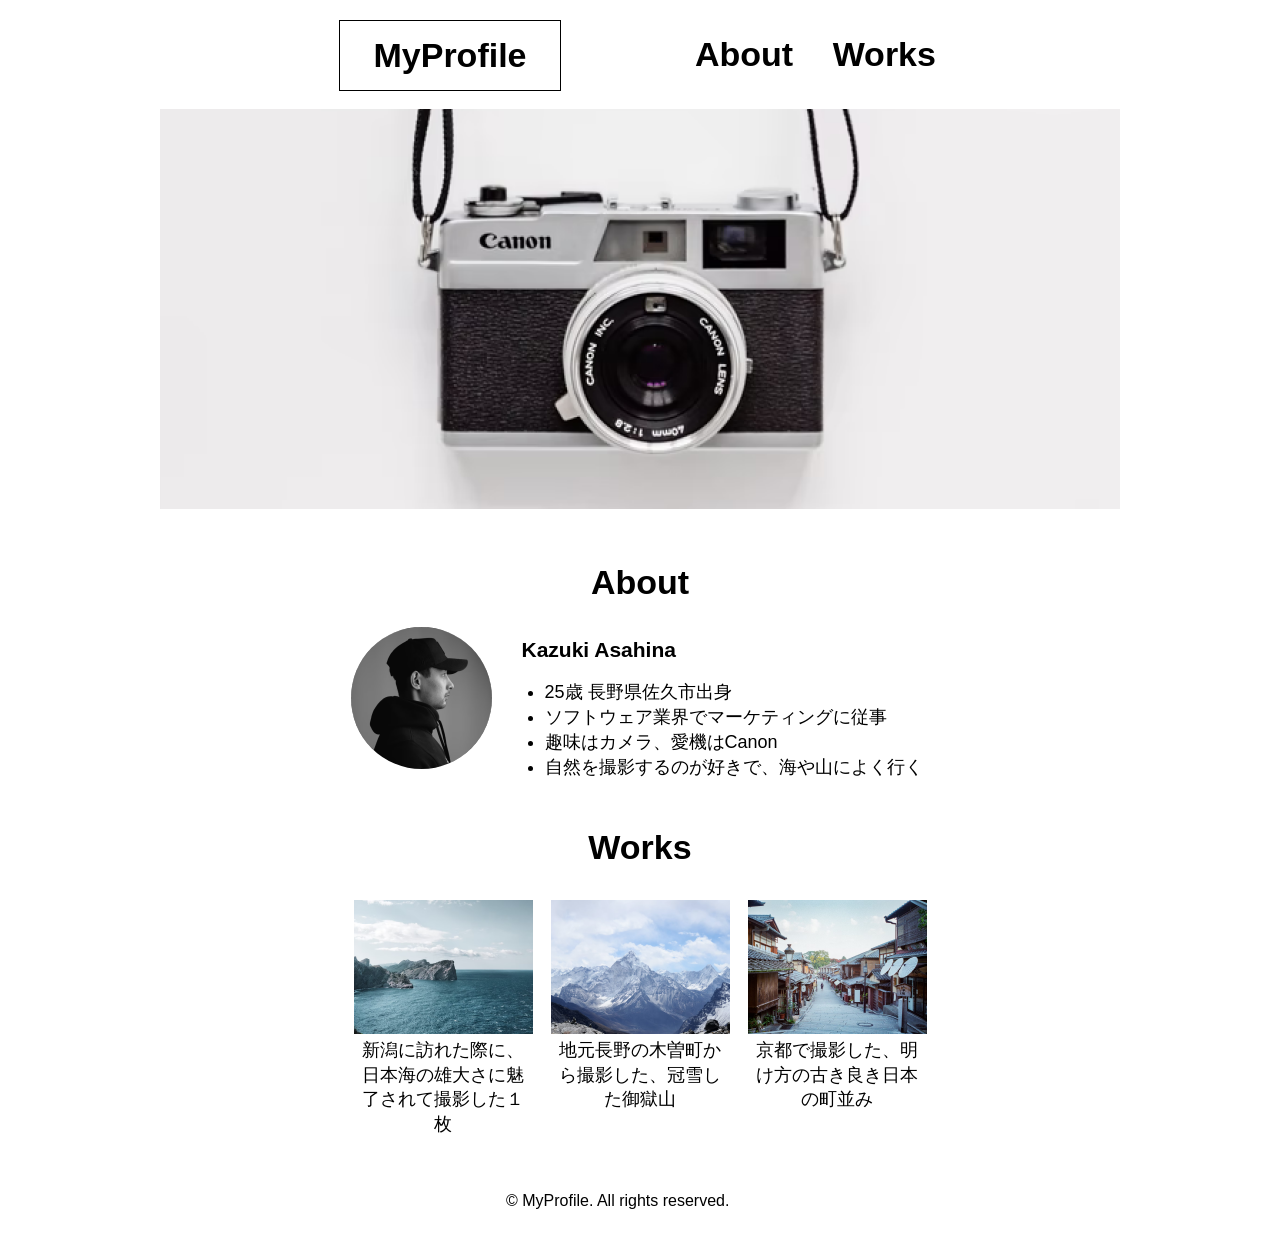
==== index.html @ fdd8dfb3 "Title (number) added" ====
<!DOCTYPE html>
<html lang="ja">
  <head>
    <title>My Profile(3)</title>
    <meta name="description" content="Kazushi Asahinaの自己紹介と趣味のカメラで撮影した写真を掲載しているサイトです。" />
    <meta charset="UTF-8">
    <meta http-equiv="X-UA-Compatible">
    <meta name="viewport" content="width=device-width,initial-scale=1.0">
    <link rel="stylesheet" href="css/style.css">
    <link rel="preconnect" href="https://fonts.googleapis.com">
    <link rel="preconnect" href="https://fonts.gstatic.com" crossorigin>
    <link href="https://fonts.googleapis.com/css2?family=Tiro+Bangla&display=swap" rel="stylesheet">
  </head>
  <body>
    <header>
      <div id="logo">MyProfile</div>
      <nav>
        <a href="index.html#about">About</a>
        <a href="index.html#works">Works</a>
      </nav>
    </header>
    <main>
      <article>
        <section id="main-visual"></section>
        <section id="about">
          <h2>About</h2>
          <div>
            <img id="my-photo" src="img/about.png" alt="私の写真">
            <div>
              <span>Kazuki Asahina</span>
              <ul>
                <li>25歳 長野県佐久市出身</li>
                <li>ソフトウェア業界でマーケティングに従事</li>
                <li>趣味はカメラ、愛機はCanon</li>
                <li>自然を撮影するのが好きで、海や山によく行く</li>
              </ul>
            </div>
          </div>
        </section>
        <section id="works">
          <h2>Works</h2>
          <div>
            <div>
              <img src="img/works1.png" alt="新潟の日本海">
              <p>新潟に訪れた際に、日本海の雄大さに魅了されて撮影した１枚</p>
            </div>
            <div>
              <img src="img/works2.png" alt="長野の木曽町の御獄山">
              <p>地元長野の木曽町から撮影した、冠雪した御獄山</p>
            </div>
            <div>
              <img src="img/works3.png" alt="京都の町並み">
              <p>京都で撮影した、明け方の古き良き日本の町並み</p>
            </div>
          </div>
        </section>
      </article>
      <footer>
        <span id="footer-script">&copy; MyProfile. All rights reserved.</span>
      </footer>
    </main>
    <script src="https://code.jquery.com/jquery-3.6.0.min.js" integrity="sha256-/xUj+3OJU5yExlq6GSYGSHk7tPXikynS7ogEvDej/m4=" crossorigin="anonymous"></script>
    <script src="js/animation.js"></script>
    <script src="js/main.js"></script>
  </body>
</html>
---- css/style.css ----
@import url('https://fonts.googleapis.com/css2?family=Tiro+Bangla&display=swap');

/* --------------- 共通スタイル --------------- */
body {
  max-width: 960px;
  min-width: 767px;
  margin: 0 auto;
  padding: 0;
  background-color: #0d0d0d;
  font-family: "Noto Sans JP", sans-serif;
  font-style: normal;
  transition: all 1s ease-in-out;
}
header {
  width: 100%;
  height: 109px;
  position: relative;
}
nav {
  width: 50%;
  height: 78px;
  padding-top: 31px;
  position: absolute;
  top: 0;
  right: 0;
}
#main-visual {
  width: 0%;
  height: 400px;
  background-size: contain;
  background-repeat: no-repeat;
  transition: all 1s ease;
}

/* --------------- PCスタイル --------------- */
@media screen and (min-width: 768px){
  /* --------------- ヘッダー --------------- */
  #logo {
    width: 220px;
    height: 58px;
    position: absolute;
    top: 20px;
    left: 179px;
    font-size: 34px;
    font-weight: 700;
    text-align: center;
    padding-top: 11px;
    border: 1px solid #000000;
    line-height: 46px;
    opacity: 0;
    transition: all 1s linear;
  }
  nav > a {
    margin-right: 35px;
    font-size: 34px;
    font-weight: 700;
    color: #000000;
    text-decoration: none;
    line-height: 46px;
    opacity: 0;
    transition: all 1s linear;
  }
  nav > *:first-child {
    margin-left: 55px;
  }
  /* --------------- メインビジュアル --------------- */
  #main-visual {
    background-image: url('../img/main.png');
    background-size: 960px 400px ;
  }
  /* --------------- aboutセクション --------------- */
  #about {
    margin: 50px auto 0;
    padding: 0;
    width: 579px;
    height: 215px;
    opacity: 0;
    transition: all 1s linear;
  }
  #about > h2 {
    text-align: center;
    font-size:  34px;
    font-weight: 700;
    margin: 0 0 22px 0;
    line-height: 46px;
  }
  #about > div {
    display: flex;
  }
  #my-photo {
    width: 141px;
    height: 142px;
    border-radius: 50%;
  }
  #about > div > div > span {
    height: 33px;
    margin-left: 30px;
    font-size: 21px;
    font-weight: 700;
    line-height: 46px;
  }
  #about > div > div > ul {
    margin: 7px 0 0 13px;
    font-size: 18px;
    line-height: 25px;
  }
  /* --------------- worksセクション --------------- */
  #works {
    margin: 50px auto 0;
    width: 573px;
    opacity: 0;
    transition: all 1s linear;
  }
  #works > h2 {
    text-align: center;
    font-size:  34px;
    font-weight: 700;
    margin: 0 0 30px 0;
    line-height: 46px;
  }
  #works > div {
    display: flex;
    flex-direction: row;
    justify-content: space-between;
    flex-wrap: wrap;
    margin: 0;
    padding: 0;
    width: 100%;
  }
  #works > div > div {
    width: 179px;
    margin: 0;
    padding: 0;
  }
  #works > div > div > img{
    width: 100%;
  }
  #works > div > div > p{
    font-size: 17.9px;
    font-weight: 400  ;
    text-align: center;
    line-height: 24.52px;
    padding: 0;
    margin: 0;
  }
  /* --------------- フッター --------------- */
  footer {
    margin: 56px auto 17px;
    width: 268px;
    height: 25px;
  }
}

/* --------------- スマートフォンスタイル --------------- */
@media screen and (max-width: 767px){
  /* --------------- ヘッダー --------------- */
  #logo {
    width: 220px;
    height: 58px;
    position: absolute;
    top: 20px;
    left: 20px;
    font-size: 34px;
    font-weight: 700;
    text-align: center;
    padding-top: 11px;
    border: 1px solid #000000;
    opacity: 0;
    transition: all 1s linear;
  }
  nav > a {
    font-size: 34px;
    color: #000000;
    text-decoration: none;
    font-weight: 700;
    opacity: 0;
    transition: all 1s linear;
  }
  nav > *:first-child {
    margin-left: 132.5px;
    margin-right: 10px;
  }
  /* --------------- メインビジュアル --------------- */
  #main-visual {
    background-image: url('../img/MainVisual.png');
    background-size: 767px 400px ;
  }
  /* --------------- aboutセクション --------------- */
  #about {
    margin: 50px auto 0;
    width: 624px;
    height: 230px;
    opacity: 0;
    transition: all 1s linear;
  }
  #about > h2 {
    text-align: center;
    font-size:  34px;
    font-weight: 700;
    margin: 0 0 22px 0;
    line-height: 46.31px;
  }
  #about > div {
    display: flex;
  }
  #my-photo {
    width: 141px;
    height: 142px;
    border-radius: 50%;
  }
  #about > div > div > span {
    height: 33px;
    margin-left: 39px;
    font-size: 24px;
    font-weight: 700;
    line-height: 32.69px;
  }
  #about > div > div > ul {
    margin: 7px 0 0 28px;
    font-size: 18px;
    line-height: 24.52px;
  }
  /* --------------- worksセクション --------------- */
  #works {
    width: 647px;
    margin: 45px auto 0;
    opacity: 0;
    transition: all 1s linear;
  }
  #works > h2 {
    text-align: center;
    font-size:  34px;
    font-weight: 700;
    margin: 0 0 29.51px 0;
    line-height: 46.31px;
  }
  #works > div {
    display: flex;
    flex-direction: column;
    justify-content: space-between;
    margin: 0;
    padding: 0;
    width: 100%;
  }
  #works > div > div {
    width: 647px;
    margin: 0;
    padding: 0;
  }
  #works > div > div > img{
    width: 100%;
  }
  #works > div > div > p{
    font-size: 18px;
    font-weight: 400  ;
    text-align: center;
    line-height: 24.52px;
    padding: 0;
    margin: 17px auto 40px;
  }
  /* --------------- フッター --------------- */
  footer {
    width: 268px;
    height: 25px;
    margin: 20px auto 20px;
  }
}
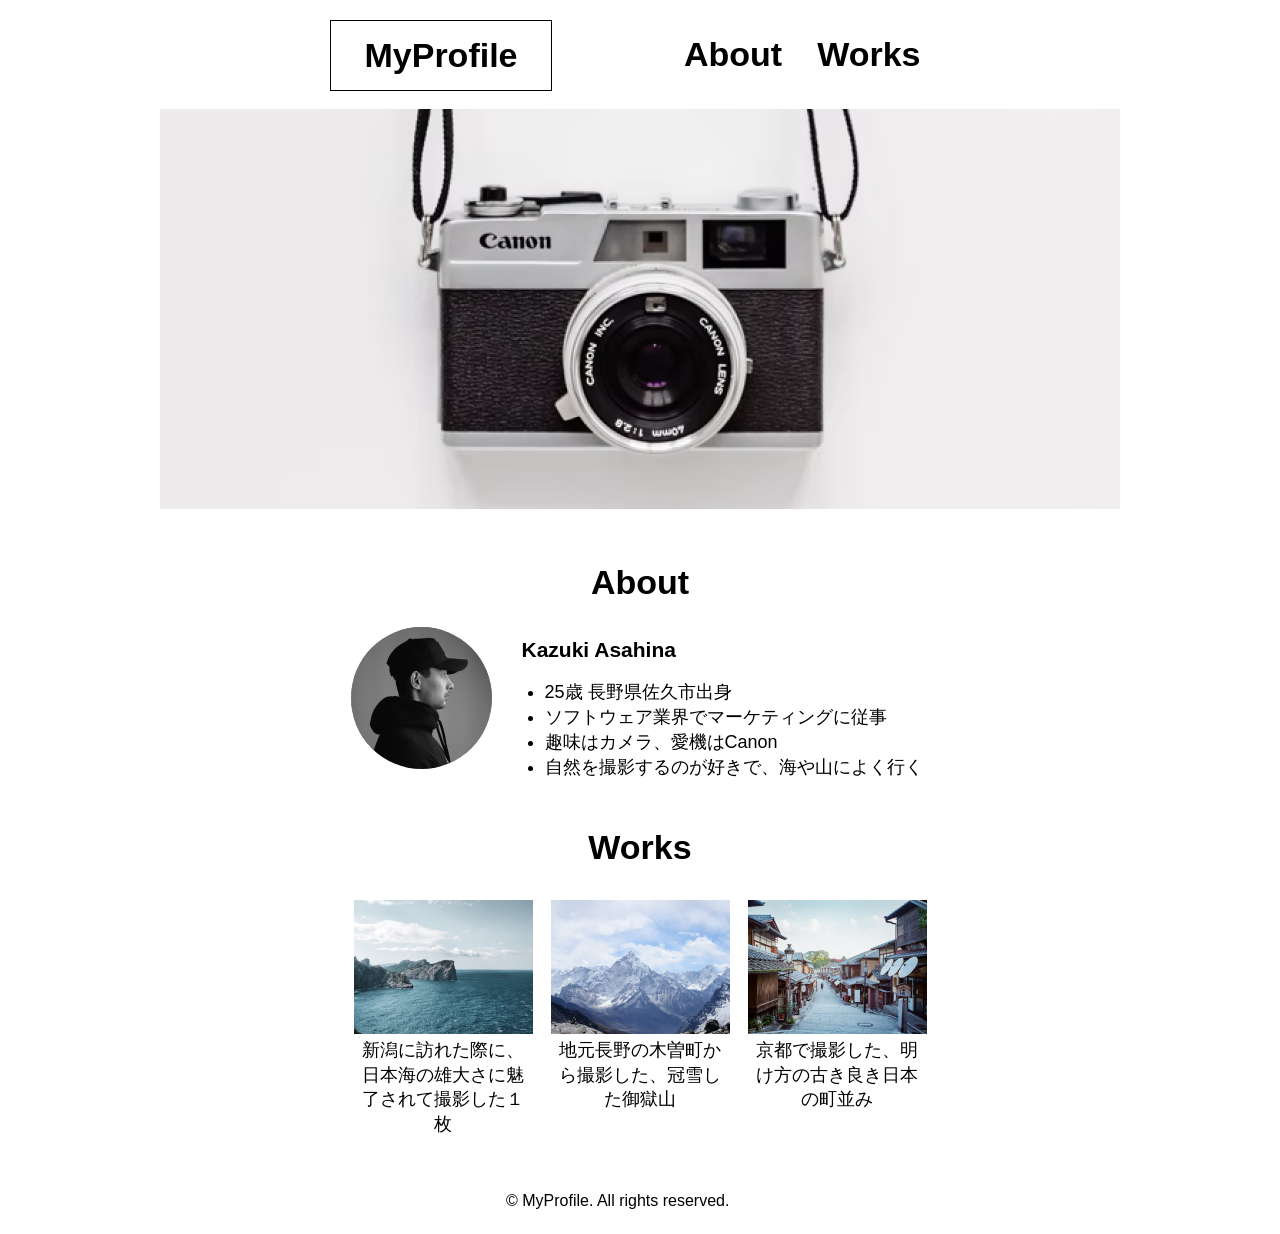
==== commit f62a8b6b: "header nav reconstructed" ====
--- a/index.html
+++ b/index.html
@@ -5,7 +5,7 @@
     <meta name="description" content="Kazushi Asahinaの自己紹介と趣味のカメラで撮影した写真を掲載しているサイトです。" />
     <meta charset="UTF-8">
     <meta http-equiv="X-UA-Compatible">
-    <meta name="viewport" content="width=device-width,initial-scale=1.0">
+    <meta name="viewport" content="width=device-width, initial-scale=1.0">
     <link rel="stylesheet" href="css/style.css">
     <link rel="preconnect" href="https://fonts.googleapis.com">
     <link rel="preconnect" href="https://fonts.gstatic.com" crossorigin>
@@ -13,8 +13,8 @@
   </head>
   <body>
     <header>
-      <div id="logo">MyProfile</div>
       <nav>
+        <div id="logo">MyProfile</div>
         <a href="index.html#about">About</a>
         <a href="index.html#works">Works</a>
       </nav>
--- a/css/style.css
+++ b/css/style.css
@@ -14,15 +14,7 @@
 header {
   width: 100%;
   height: 109px;
-  position: relative;
-}
-nav {
-  width: 50%;
-  height: 78px;
-  padding-top: 31px;
-  position: absolute;
-  top: 0;
-  right: 0;
+  margin: 0;
 }
 #main-visual {
   width: 0%;
@@ -35,12 +27,15 @@
 /* --------------- PCスタイル --------------- */
 @media screen and (min-width: 768px){
   /* --------------- ヘッダー --------------- */
-  #logo {
+nav {
+  width: 100%;
+  height: 78px;
+  display: flex;
+}
+ #logo {
     width: 220px;
     height: 58px;
-    position: absolute;
-    top: 20px;
-    left: 179px;
+    margin: 20px 132px 0 170px;
     font-size: 34px;
     font-weight: 700;
     text-align: center;
@@ -51,6 +46,7 @@
     transition: all 1s linear;
   }
   nav > a {
+    margin-top: 31px;
     margin-right: 35px;
     font-size: 34px;
     font-weight: 700;
@@ -59,9 +55,6 @@
     line-height: 46px;
     opacity: 0;
     transition: all 1s linear;
-  }
-  nav > *:first-child {
-    margin-left: 55px;
   }
   /* --------------- メインビジュアル --------------- */
   #main-visual {
@@ -81,8 +74,12 @@
     text-align: center;
     font-size:  34px;
     font-weight: 700;
-    margin: 0 0 22px 0;
-    line-height: 46px;
+    line-height: 46px;
+    margin-top: 0;
+    margin-right: -880px;
+    margin-bottom: 22px;
+    margin-left: 0;
+    transition: all 1s ease;
   }
   #about > div {
     display: flex;
@@ -117,6 +114,11 @@
     font-weight: 700;
     margin: 0 0 30px 0;
     line-height: 46px;
+    margin-top: 0;
+    margin-right: 0;
+    margin-bottom: 30px;
+    margin-left: -880px;
+    transition: all 1s ease;
   }
   #works > div {
     display: flex;
@@ -154,31 +156,33 @@
 /* --------------- スマートフォンスタイル --------------- */
 @media screen and (max-width: 767px){
   /* --------------- ヘッダー --------------- */
+  nav {
+    width: 100%;
+    height: 109px;
+    display: flex;
+  }
   #logo {
-    width: 220px;
-    height: 58px;
-    position: absolute;
-    top: 20px;
-    left: 20px;
-    font-size: 34px;
-    font-weight: 700;
-    text-align: center;
-    padding-top: 11px;
+    margin: 20px 250px 20px 20px;
+    width: 163px;
+    height: 46px;
+    font-size: 34px;
+    font-weight: 700;
+    text-align: center;
+    padding: 11px 29px 12px 28px;
     border: 1px solid #000000;
     opacity: 0;
     transition: all 1s linear;
   }
   nav > a {
+    margin-top: 31px;
+    margin-left: 20px;
+    margin-right: 0;
     font-size: 34px;
     color: #000000;
     text-decoration: none;
     font-weight: 700;
     opacity: 0;
     transition: all 1s linear;
-  }
-  nav > *:first-child {
-    margin-left: 132.5px;
-    margin-right: 10px;
   }
   /* --------------- メインビジュアル --------------- */
   #main-visual {
@@ -197,8 +201,12 @@
     text-align: center;
     font-size:  34px;
     font-weight: 700;
-    margin: 0 0 22px 0;
     line-height: 46.31px;
+    margin-top: 0;
+    margin-right: -880px;
+    margin-bottom: 22px;
+    margin-left: 0;
+    transition: all 1s ease;
   }
   #about > div {
     display: flex;
@@ -231,8 +239,12 @@
     text-align: center;
     font-size:  34px;
     font-weight: 700;
-    margin: 0 0 29.51px 0;
     line-height: 46.31px;
+    margin-top: 0;
+    margin-right: 0;
+    margin-bottom: 29.51px;
+    margin-left: -880px;
+    transition: all 1s ease;
   }
   #works > div {
     display: flex;
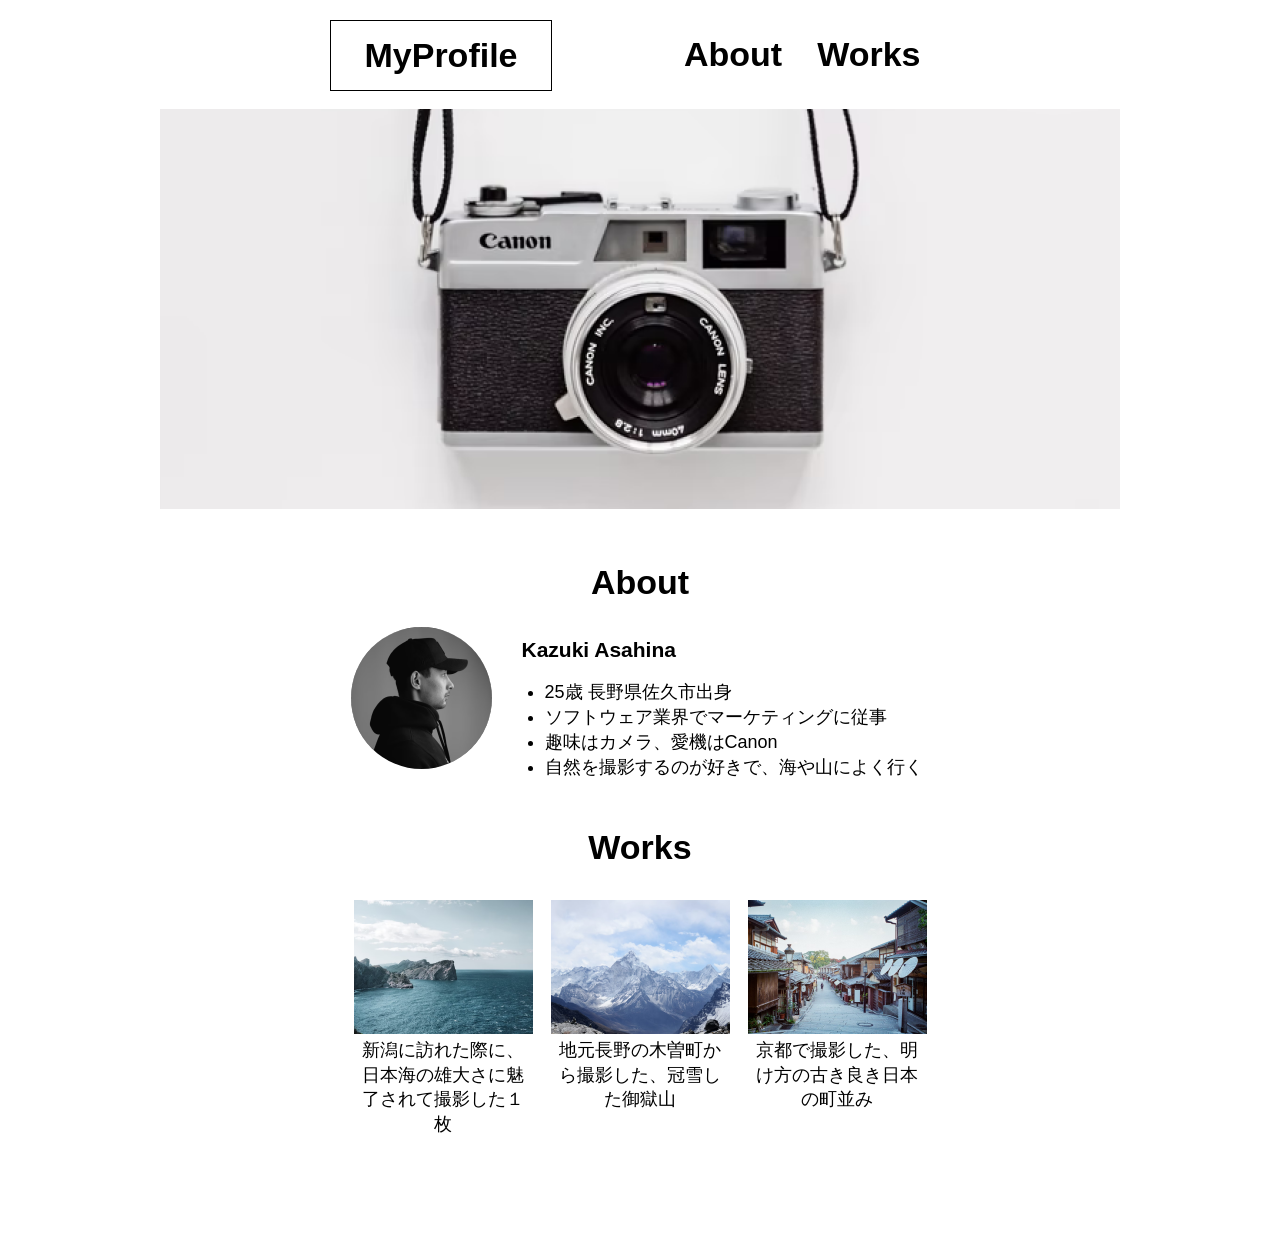
==== commit 8eb680ef: "colored main.js file" ====
--- a/index.html
+++ b/index.html
@@ -12,6 +12,14 @@
     <link href="https://fonts.googleapis.com/css2?family=Tiro+Bangla&display=swap" rel="stylesheet">
   </head>
   <body>
+    <div id="img-view">
+      <div id="img-frame">
+        <div id="img-box">
+        </div>
+      </div>
+      <p id="img-description"></p>
+      <img id="close" src="img/button-close.png">
+    </div>
     <header>
       <nav>
         <div id="logo">MyProfile</div>
@@ -39,19 +47,19 @@
         </section>
         <section id="works">
           <h2>Works</h2>
-          <div>
-            <div>
-              <img src="img/works1.png" alt="新潟の日本海">
-              <p>新潟に訪れた際に、日本海の雄大さに魅了されて撮影した１枚</p>
+          <div id="test">
+            <!-- <div>
+              <img src="img/works1.png" alt="新潟の日本海" id="img1">
+              <p id="img-text1">新潟に訪れた際に、日本海の雄大さに魅了されて撮影した１枚</p>
             </div>
             <div>
-              <img src="img/works2.png" alt="長野の木曽町の御獄山">
-              <p>地元長野の木曽町から撮影した、冠雪した御獄山</p>
+              <img src="img/works2.png" alt="長野の木曽町の御獄山" id="img2">
+              <p id="img-text2">地元長野の木曽町から撮影した、冠雪した御獄山</p>
             </div>
             <div>
-              <img src="img/works3.png" alt="京都の町並み">
-              <p>京都で撮影した、明け方の古き良き日本の町並み</p>
-            </div>
+              <img src="img/works3.png" alt="京都の町並み" id="img3">
+              <p id="img-text3">京都で撮影した、明け方の古き良き日本の町並み</p>
+            </div> -->
           </div>
         </section>
       </article>
--- a/css/style.css
+++ b/css/style.css
@@ -151,6 +151,35 @@
     width: 268px;
     height: 25px;
   }
+  /* --------------- 画像をクリックしたら拡大表示させる --------------- */
+  #img-view {
+    display: none;
+    width: 100%;
+    height: 500px;
+    position: fixed;
+    /* display: flex; */
+    flex-direction: column;
+    justify-content: center;
+    top: 0;
+    left: 0;
+    background-color: rgba(0,0,0,0.8);
+  }
+  #img-frame {
+    padding: 15px;
+    align-self: center;
+    background-color: #000000;
+    border-radius: 15px;
+  }
+  #img-description {
+    color: #ffffff;
+    align-self: center;
+    padding: 15px;
+    background-color: #000000;
+  }
+  #close {
+    width: 50px;
+    align-self: center;
+  }
 }
 
 /* --------------- スマートフォンスタイル --------------- */
@@ -276,4 +305,38 @@
     height: 25px;
     margin: 20px auto 20px;
   }
-}
+  /* --------------- 画像をクリックしたら拡大表示させる --------------- */
+  #img-view {
+    display: none;
+    width: 100%;
+    /* height: 1000px; */
+    position: fixed;
+    /* display: flex; */
+    flex-direction: column;
+    justify-content: center;
+    top: 200px;
+    left: 0;
+    background-color: rgba(0,0,0,0.8);
+    padding-top: 20px;
+  }
+  #img-frame {
+    padding: 15px;
+    align-self: center;
+    background-color: #000000;
+    border-radius: 15px;
+  }
+  #img-description {
+    color: #ffffff;
+    align-self: center;
+    padding: 15px;
+    background-color: #000000;
+    font-size: 24px;
+  }
+  #img-box > img {
+    width: 700px;
+  }
+  #close {
+    width: 50px;
+    align-self: center;
+  }
+}
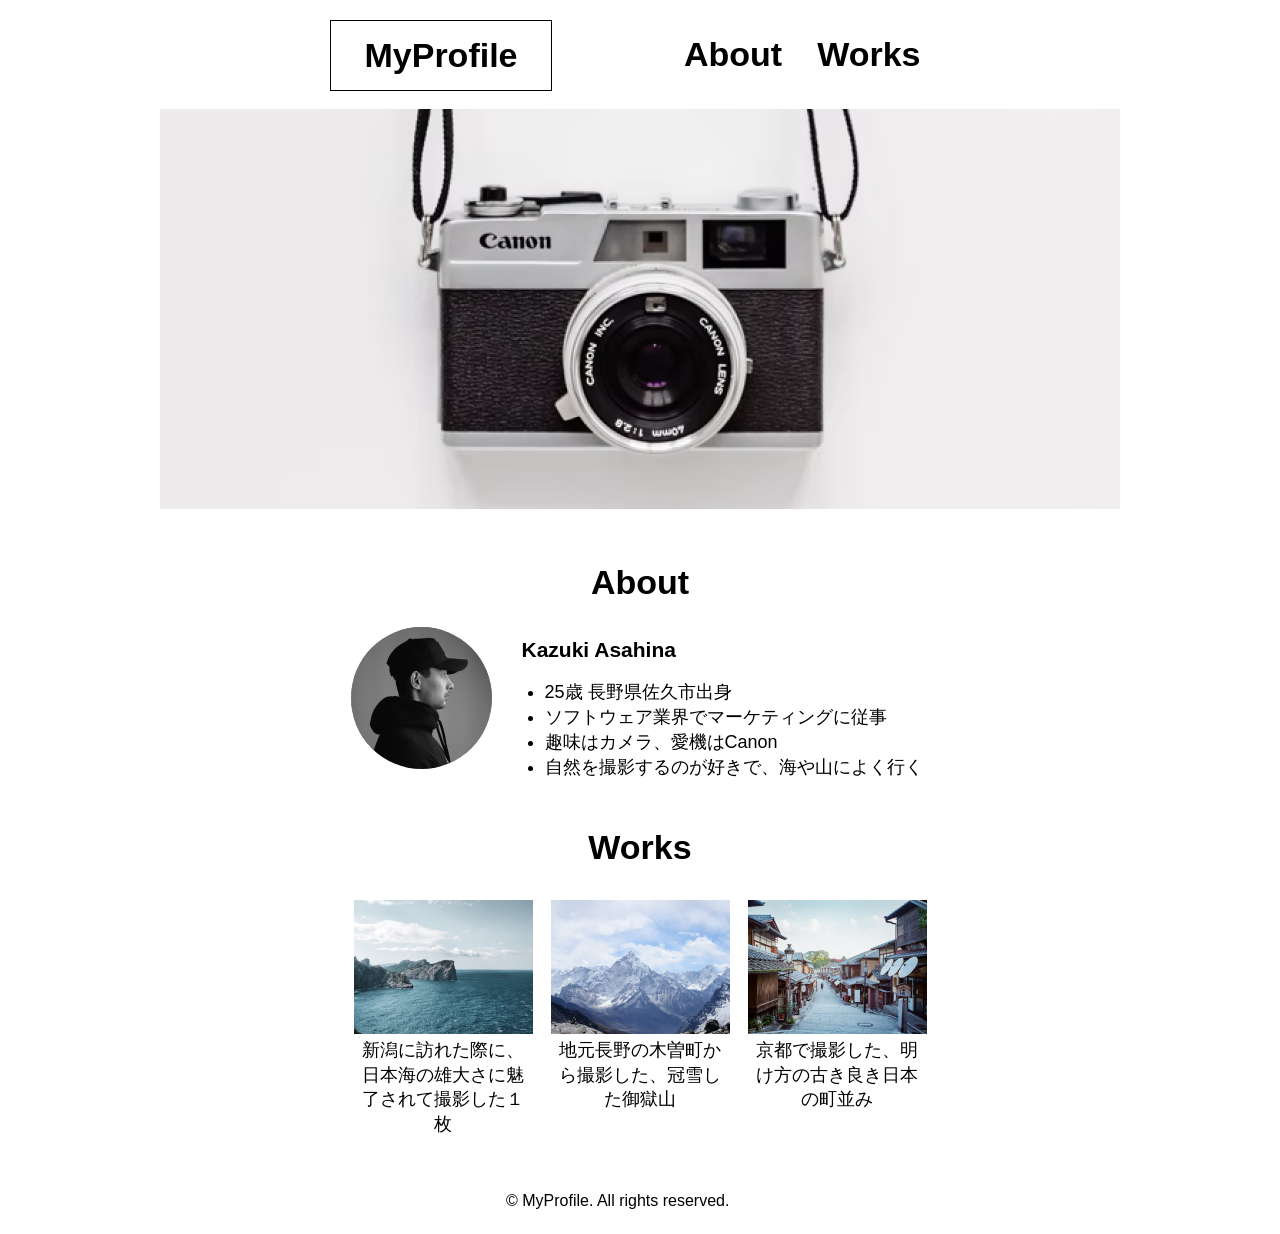
==== commit 887ef91a: "eliminate footer script" ====
--- a/index.html
+++ b/index.html
@@ -2,10 +2,10 @@
 <html lang="ja">
   <head>
     <title>My Profile(3)</title>
+    <meta charset="UTF-8">
     <meta name="description" content="Kazushi Asahinaの自己紹介と趣味のカメラで撮影した写真を掲載しているサイトです。" />
-    <meta charset="UTF-8">
+    <meta name="viewport" content="width=device-width, initial-scale=1.0,minimum-scale=0.5, maximum-scale=2">
     <meta http-equiv="X-UA-Compatible">
-    <meta name="viewport" content="width=device-width, initial-scale=1.0">
     <link rel="stylesheet" href="css/style.css">
     <link rel="preconnect" href="https://fonts.googleapis.com">
     <link rel="preconnect" href="https://fonts.gstatic.com" crossorigin>
@@ -64,7 +64,7 @@
         </section>
       </article>
       <footer>
-        <span id="footer-script">&copy; MyProfile. All rights reserved.</span>
+        <span>&copy; MyProfile. All rights reserved.</span>
       </footer>
     </main>
     <script src="https://code.jquery.com/jquery-3.6.0.min.js" integrity="sha256-/xUj+3OJU5yExlq6GSYGSHk7tPXikynS7ogEvDej/m4=" crossorigin="anonymous"></script>
--- a/css/style.css
+++ b/css/style.css
@@ -204,8 +204,8 @@
   }
   nav > a {
     margin-top: 31px;
-    margin-left: 20px;
-    margin-right: 0;
+    margin-left: 10px;
+    margin-right: 10px;
     font-size: 34px;
     color: #000000;
     text-decoration: none;
@@ -222,9 +222,9 @@
   #about {
     margin: 50px auto 0;
     width: 624px;
-    height: 230px;
-    opacity: 0;
-    transition: all 1s linear;
+    opacity: 0;
+    transition: all 1s linear;
+    display: block;
   }
   #about > h2 {
     text-align: center;
@@ -239,23 +239,32 @@
   }
   #about > div {
     display: flex;
+    flex-direction: column;
   }
   #my-photo {
-    width: 141px;
-    height: 142px;
+    width: 340px;
+    height: 340px;
     border-radius: 50%;
+    align-self: center;
+    margin-bottom: 22px;
+  }
+  #about > div > div {
+    align-self: center; 
+    display: flex;
+    flex-direction: column;   
   }
   #about > div > div > span {
     height: 33px;
-    margin-left: 39px;
+    font-size: 34px;
+    font-weight: 700;
+    line-height: 32.69px;
+    align-self: center;
+    margin-bottom: 22px;
+  }
+  #about > div > div > ul {
+    margin: 0 0 0 0;
     font-size: 24px;
-    font-weight: 700;
-    line-height: 32.69px;
-  }
-  #about > div > div > ul {
-    margin: 7px 0 0 28px;
-    font-size: 18px;
-    line-height: 24.52px;
+    /* line-height: 24.52px; */
   }
   /* --------------- worksセクション --------------- */
   #works {
@@ -314,7 +323,7 @@
     /* display: flex; */
     flex-direction: column;
     justify-content: center;
-    top: 200px;
+    top: 20px;
     left: 0;
     background-color: rgba(0,0,0,0.8);
     padding-top: 20px;
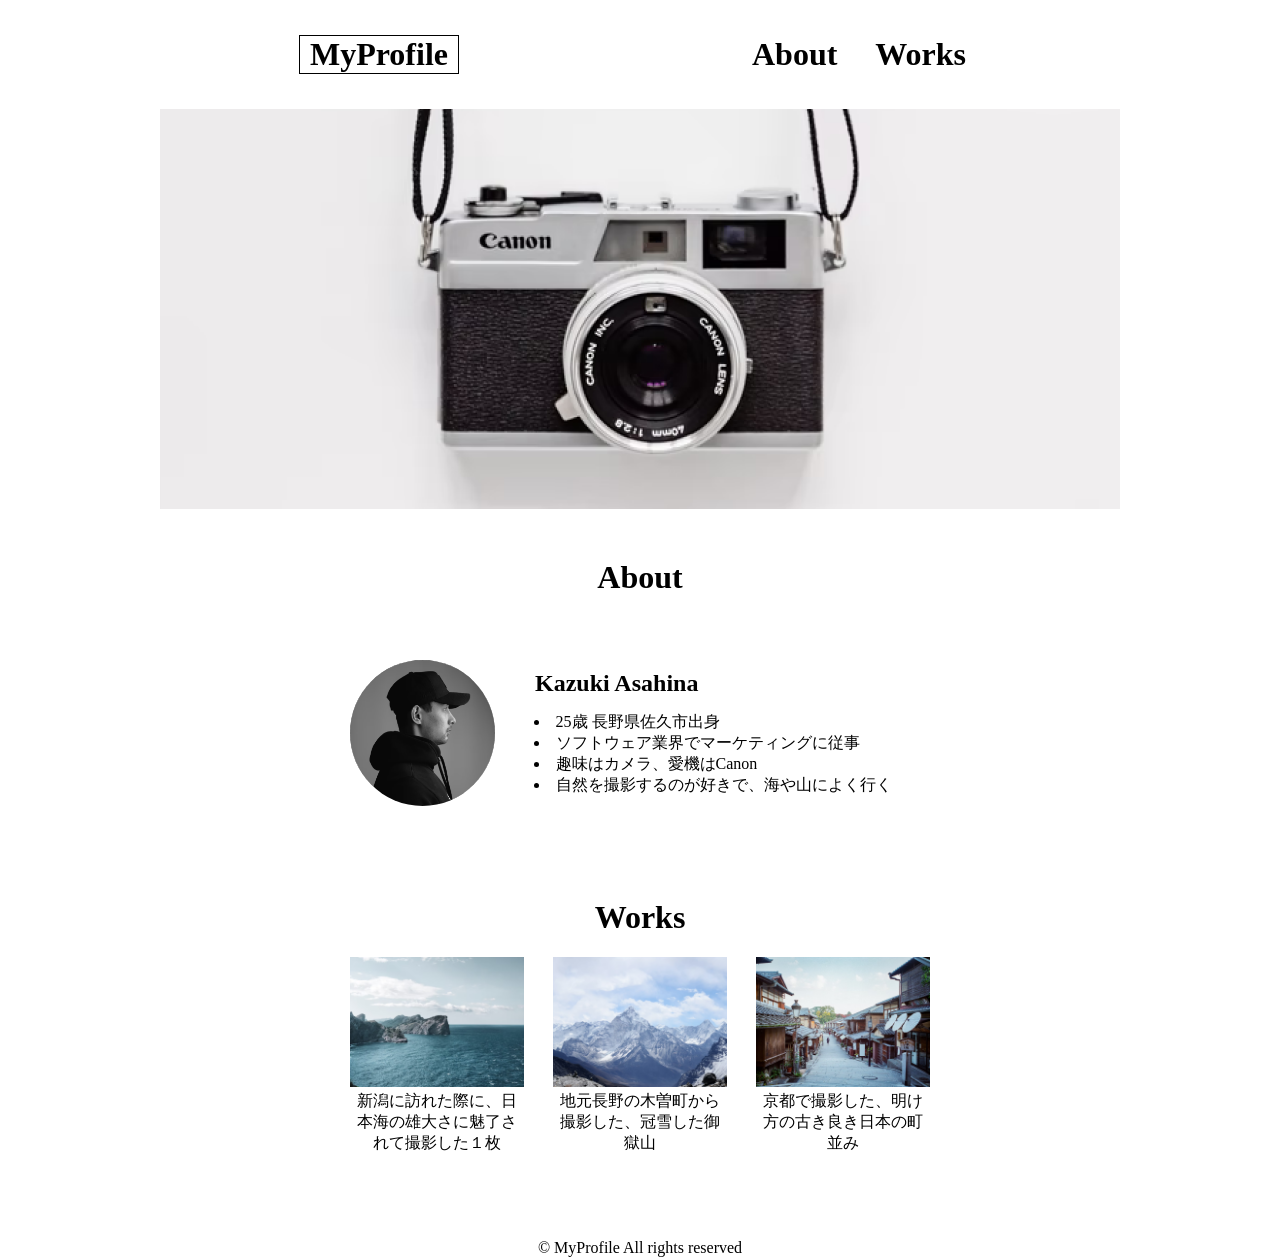
==== commit 8bc8f95c: "corrected responsible design" ====
--- a/index.html
+++ b/index.html
@@ -1,74 +1,63 @@
 <!DOCTYPE html>
 <html lang="ja">
   <head>
-    <title>My Profile(3)</title>
     <meta charset="UTF-8">
-    <meta name="description" content="Kazushi Asahinaの自己紹介と趣味のカメラで撮影した写真を掲載しているサイトです。" />
-    <meta name="viewport" content="width=device-width, initial-scale=1.0,minimum-scale=0.5, maximum-scale=2">
-    <meta http-equiv="X-UA-Compatible">
-    <link rel="stylesheet" href="css/style.css">
-    <link rel="preconnect" href="https://fonts.googleapis.com">
-    <link rel="preconnect" href="https://fonts.gstatic.com" crossorigin>
-    <link href="https://fonts.googleapis.com/css2?family=Tiro+Bangla&display=swap" rel="stylesheet">
+    <meta name="viewport" content="width=device-width,initial-scale=1.0">
+    <title>My Profile</title>
+    <meta name="descption" content="Alexandre PA Sample Profile Site">
+    <link rel="stylesheet" type="text/css" href="css/reset.css">
+    <link rel="stylesheet" type="text/css" href="css/style.css">
   </head>
   <body>
-    <div id="img-view">
-      <div id="img-frame">
-        <div id="img-box">
-        </div>
-      </div>
-      <p id="img-description"></p>
-      <img id="close" src="img/button-close.png">
-    </div>
     <header>
+      <div class="logo">MyProfile</div>
       <nav>
-        <div id="logo">MyProfile</div>
-        <a href="index.html#about">About</a>
-        <a href="index.html#works">Works</a>
+          <a href="#about">About</a>
+          <a href="#works">Works</a>
       </nav>
     </header>
+    <div class="main-view">
+      <img class="img-pc" src="img/main-pc.png" alt="カメラの画像">
+      <img class="img-sp" src="img/main-sp.png" alt="カメラの画像">
+    </div>
     <main>
-      <article>
-        <section id="main-visual"></section>
-        <section id="about">
-          <h2>About</h2>
-          <div>
-            <img id="my-photo" src="img/about.png" alt="私の写真">
-            <div>
-              <span>Kazuki Asahina</span>
-              <ul>
-                <li>25歳 長野県佐久市出身</li>
-                <li>ソフトウェア業界でマーケティングに従事</li>
-                <li>趣味はカメラ、愛機はCanon</li>
-                <li>自然を撮影するのが好きで、海や山によく行く</li>
-              </ul>
-            </div>
+      <section id="about">
+        <h1>About</h1>
+        <div class="content">
+          <div class="my-photo-area">
+            <img src="img/about.png" alt="私の写真">
           </div>
-        </section>
-        <section id="works">
-          <h2>Works</h2>
-          <div id="test">
-            <!-- <div>
-              <img src="img/works1.png" alt="新潟の日本海" id="img1">
-              <p id="img-text1">新潟に訪れた際に、日本海の雄大さに魅了されて撮影した１枚</p>
-            </div>
-            <div>
-              <img src="img/works2.png" alt="長野の木曽町の御獄山" id="img2">
-              <p id="img-text2">地元長野の木曽町から撮影した、冠雪した御獄山</p>
-            </div>
-            <div>
-              <img src="img/works3.png" alt="京都の町並み" id="img3">
-              <p id="img-text3">京都で撮影した、明け方の古き良き日本の町並み</p>
-            </div> -->
+          <div class="my-description-area">
+            <h2>Kazuki Asahina</h2>
+            <ul>
+              <li>25歳 長野県佐久市出身</li>
+              <li>ソフトウェア業界でマーケティングに従事</li>
+              <li>趣味はカメラ、愛機はCanon</li>
+              <li>自然を撮影するのが好きで、海や山によく行く</li>
+            </ul>
           </div>
-        </section>
-      </article>
-      <footer>
-        <span>&copy; MyProfile. All rights reserved.</span>
-      </footer>
+        </div>
+      </section>
+      <section id="works">
+        <h1>Works</h1>
+        <div class="content">
+          <div class="each-work">
+            <img src="img/works1.png" alt="新潟の日本海">
+            <p>新潟に訪れた際に、日本海の雄大さに魅了されて撮影した１枚</p>
+          </div>
+          <div class="each-work">
+            <img src="img/works2.png" alt="長野の木曽町の御獄山">
+            <p>地元長野の木曽町から撮影した、冠雪した御獄山</p>
+          </div>
+          <div class="each-work">
+            <img src="img/works3.png" alt="京都の町並み">
+            <p>京都で撮影した、明け方の古き良き日本の町並み</p>
+          </div>
+        </div>
+      </section>
     </main>
-    <script src="https://code.jquery.com/jquery-3.6.0.min.js" integrity="sha256-/xUj+3OJU5yExlq6GSYGSHk7tPXikynS7ogEvDej/m4=" crossorigin="anonymous"></script>
-    <script src="js/animation.js"></script>
-    <script src="js/main.js"></script>
+    <footer>
+      <span>&copy; MyProfile All rights reserved</span>
+    </footer>
   </body>
 </html>
--- a/css/style.css
+++ b/css/style.css
@@ -1,351 +1,201 @@
-@import url('https://fonts.googleapis.com/css2?family=Tiro+Bangla&display=swap');
-
-/* --------------- 共通スタイル --------------- */
 body {
-  max-width: 960px;
-  min-width: 767px;
+  width: 960px;
   margin: 0 auto;
-  padding: 0;
-  background-color: #0d0d0d;
-  font-family: "Noto Sans JP", sans-serif;
-  font-style: normal;
-  transition: all 1s ease-in-out;
-}
+}
+
 header {
   width: 100%;
   height: 109px;
-  margin: 0;
-}
-#main-visual {
-  width: 0%;
+  display: flex;
+  justify-content: space-around;
+  align-items: center;
+  font-size: 2em;
+  font-weight: bold;
+}
+
+.logo {
+  border: 1px solid #000;
+  padding: 0 10px;
+}
+
+header nav a {
+  margin: 0 15px;
+}
+
+.main-view {
+  width: 100%;
   height: 400px;
-  background-size: contain;
-  background-repeat: no-repeat;
-  transition: all 1s ease;
-}
-
-/* --------------- PCスタイル --------------- */
-@media screen and (min-width: 768px){
-  /* --------------- ヘッダー --------------- */
-nav {
-  width: 100%;
-  height: 78px;
-  display: flex;
-}
- #logo {
-    width: 220px;
-    height: 58px;
-    margin: 20px 132px 0 170px;
-    font-size: 34px;
-    font-weight: 700;
+}
+
+.img-pc {
+  display: block;
+}
+
+.img-sp {
+  display: none;
+}
+
+.main-view img {
+  width: 100%;
+}
+
+main {
+  width: 100%;
+  display: flex;
+  flex-direction: column;
+  justify-content: space-between;
+  align-items: center;
+}
+
+section {
+  width: 580px;
+  height: 290px;
+  margin-top: 50px;
+}
+
+section:not(:first-child) {
+  margin-bottom: 50px;
+}
+
+h1 {
+  text-align: center;
+  height: 20%;
+  font-size: 2em;
+}
+
+.content {
+  width: 100%;
+  height: 80%;
+  display: flex;
+  justify-content: space-between;
+}
+
+.my-photo-area {
+  width: 25%;
+  height: 100%;
+  display: flex;
+  flex-direction: column;
+  justify-content: center;
+}
+
+.my-photo-area img {
+  width: 100%;
+  border-radius: 50%;
+}
+
+.my-description-area {
+  width: 75%;
+  height: 100%;
+  display: flex;
+  flex-direction: column;
+  justify-content: center;
+  align-items: center;
+}
+
+.my-description-area h2 {
+  margin-bottom: 15px;
+  align-self: flex-start;
+  margin-left: 40px;
+}
+.my-description-area ul {
+  list-style-position: inside;
+}
+
+.each-work {
+  width: 30%;
+  height: 100%;
+}
+
+.each-work img{
+  width: 100%;
+}
+
+.each-work p {
+  width: 100%;
+  text-align: center;
+}
+
+footer {
+  text-align: center;
+}
+
+@media screen and (max-width: 767px) {
+  body {
+    width: 100%;
+    margin: 0;
+  }
+  
+  header {
+    width: calc(100% - 20px);
+    font-size: 1.2em;
+    height: auto;
+    padding: 10px;
+    justify-content: space-between;
+  }
+
+  header nav a {
+    margin: 0 0 0 15px;
+  }
+  
+  .main-view {
+    height: auto;
+  }
+
+  .img-pc {
+    display: none;
+  }
+  
+  .img-sp {
+    display: block;
+  }
+
+  section {
+    width: 100%;
+    height: auto;
+  }
+
+  h1, h2 {
+    height: auto;
+    font-size: 1.2em;
+    margin-bottom: 15px;
+  }
+
+  h1 {
+    font-size: 1.5em;
+  }
+
+  .content {
+    flex-direction: column;
+  }
+
+  .my-photo-area, .my-description-area {
+    width: 100%;
+    align-items: center;
+    margin-bottom: 15px;
+  }
+
+  .my-photo-area img {
+    width: 50%;
+  }
+
+  .my-description-area h2 {
+    width: 100%;
+    margin-left: 0;
     text-align: center;
-    padding-top: 11px;
-    border: 1px solid #000000;
-    line-height: 46px;
-    opacity: 0;
-    transition: all 1s linear;
-  }
-  nav > a {
-    margin-top: 31px;
-    margin-right: 35px;
-    font-size: 34px;
-    font-weight: 700;
-    color: #000000;
-    text-decoration: none;
-    line-height: 46px;
-    opacity: 0;
-    transition: all 1s linear;
-  }
-  /* --------------- メインビジュアル --------------- */
-  #main-visual {
-    background-image: url('../img/main.png');
-    background-size: 960px 400px ;
-  }
-  /* --------------- aboutセクション --------------- */
-  #about {
-    margin: 50px auto 0;
-    padding: 0;
-    width: 579px;
-    height: 215px;
-    opacity: 0;
-    transition: all 1s linear;
-  }
-  #about > h2 {
+  }
+
+  .each-work {
+    width: 90%;
+    height: auto;
+    margin: 0 auto 15px;
+  }
+
+  .each-work img{
+    width: 100%;
+  }
+  
+  .each-work p {
+    width: 100%;
     text-align: center;
-    font-size:  34px;
-    font-weight: 700;
-    line-height: 46px;
-    margin-top: 0;
-    margin-right: -880px;
-    margin-bottom: 22px;
-    margin-left: 0;
-    transition: all 1s ease;
-  }
-  #about > div {
-    display: flex;
-  }
-  #my-photo {
-    width: 141px;
-    height: 142px;
-    border-radius: 50%;
-  }
-  #about > div > div > span {
-    height: 33px;
-    margin-left: 30px;
-    font-size: 21px;
-    font-weight: 700;
-    line-height: 46px;
-  }
-  #about > div > div > ul {
-    margin: 7px 0 0 13px;
-    font-size: 18px;
-    line-height: 25px;
-  }
-  /* --------------- worksセクション --------------- */
-  #works {
-    margin: 50px auto 0;
-    width: 573px;
-    opacity: 0;
-    transition: all 1s linear;
-  }
-  #works > h2 {
-    text-align: center;
-    font-size:  34px;
-    font-weight: 700;
-    margin: 0 0 30px 0;
-    line-height: 46px;
-    margin-top: 0;
-    margin-right: 0;
-    margin-bottom: 30px;
-    margin-left: -880px;
-    transition: all 1s ease;
-  }
-  #works > div {
-    display: flex;
-    flex-direction: row;
-    justify-content: space-between;
-    flex-wrap: wrap;
-    margin: 0;
-    padding: 0;
-    width: 100%;
-  }
-  #works > div > div {
-    width: 179px;
-    margin: 0;
-    padding: 0;
-  }
-  #works > div > div > img{
-    width: 100%;
-  }
-  #works > div > div > p{
-    font-size: 17.9px;
-    font-weight: 400  ;
-    text-align: center;
-    line-height: 24.52px;
-    padding: 0;
-    margin: 0;
-  }
-  /* --------------- フッター --------------- */
-  footer {
-    margin: 56px auto 17px;
-    width: 268px;
-    height: 25px;
-  }
-  /* --------------- 画像をクリックしたら拡大表示させる --------------- */
-  #img-view {
-    display: none;
-    width: 100%;
-    height: 500px;
-    position: fixed;
-    /* display: flex; */
-    flex-direction: column;
-    justify-content: center;
-    top: 0;
-    left: 0;
-    background-color: rgba(0,0,0,0.8);
-  }
-  #img-frame {
-    padding: 15px;
-    align-self: center;
-    background-color: #000000;
-    border-radius: 15px;
-  }
-  #img-description {
-    color: #ffffff;
-    align-self: center;
-    padding: 15px;
-    background-color: #000000;
-  }
-  #close {
-    width: 50px;
-    align-self: center;
-  }
-}
-
-/* --------------- スマートフォンスタイル --------------- */
-@media screen and (max-width: 767px){
-  /* --------------- ヘッダー --------------- */
-  nav {
-    width: 100%;
-    height: 109px;
-    display: flex;
-  }
-  #logo {
-    margin: 20px 250px 20px 20px;
-    width: 163px;
-    height: 46px;
-    font-size: 34px;
-    font-weight: 700;
-    text-align: center;
-    padding: 11px 29px 12px 28px;
-    border: 1px solid #000000;
-    opacity: 0;
-    transition: all 1s linear;
-  }
-  nav > a {
-    margin-top: 31px;
-    margin-left: 10px;
-    margin-right: 10px;
-    font-size: 34px;
-    color: #000000;
-    text-decoration: none;
-    font-weight: 700;
-    opacity: 0;
-    transition: all 1s linear;
-  }
-  /* --------------- メインビジュアル --------------- */
-  #main-visual {
-    background-image: url('../img/MainVisual.png');
-    background-size: 767px 400px ;
-  }
-  /* --------------- aboutセクション --------------- */
-  #about {
-    margin: 50px auto 0;
-    width: 624px;
-    opacity: 0;
-    transition: all 1s linear;
-    display: block;
-  }
-  #about > h2 {
-    text-align: center;
-    font-size:  34px;
-    font-weight: 700;
-    line-height: 46.31px;
-    margin-top: 0;
-    margin-right: -880px;
-    margin-bottom: 22px;
-    margin-left: 0;
-    transition: all 1s ease;
-  }
-  #about > div {
-    display: flex;
-    flex-direction: column;
-  }
-  #my-photo {
-    width: 340px;
-    height: 340px;
-    border-radius: 50%;
-    align-self: center;
-    margin-bottom: 22px;
-  }
-  #about > div > div {
-    align-self: center; 
-    display: flex;
-    flex-direction: column;   
-  }
-  #about > div > div > span {
-    height: 33px;
-    font-size: 34px;
-    font-weight: 700;
-    line-height: 32.69px;
-    align-self: center;
-    margin-bottom: 22px;
-  }
-  #about > div > div > ul {
-    margin: 0 0 0 0;
-    font-size: 24px;
-    /* line-height: 24.52px; */
-  }
-  /* --------------- worksセクション --------------- */
-  #works {
-    width: 647px;
-    margin: 45px auto 0;
-    opacity: 0;
-    transition: all 1s linear;
-  }
-  #works > h2 {
-    text-align: center;
-    font-size:  34px;
-    font-weight: 700;
-    line-height: 46.31px;
-    margin-top: 0;
-    margin-right: 0;
-    margin-bottom: 29.51px;
-    margin-left: -880px;
-    transition: all 1s ease;
-  }
-  #works > div {
-    display: flex;
-    flex-direction: column;
-    justify-content: space-between;
-    margin: 0;
-    padding: 0;
-    width: 100%;
-  }
-  #works > div > div {
-    width: 647px;
-    margin: 0;
-    padding: 0;
-  }
-  #works > div > div > img{
-    width: 100%;
-  }
-  #works > div > div > p{
-    font-size: 18px;
-    font-weight: 400  ;
-    text-align: center;
-    line-height: 24.52px;
-    padding: 0;
-    margin: 17px auto 40px;
-  }
-  /* --------------- フッター --------------- */
-  footer {
-    width: 268px;
-    height: 25px;
-    margin: 20px auto 20px;
-  }
-  /* --------------- 画像をクリックしたら拡大表示させる --------------- */
-  #img-view {
-    display: none;
-    width: 100%;
-    /* height: 1000px; */
-    position: fixed;
-    /* display: flex; */
-    flex-direction: column;
-    justify-content: center;
-    top: 20px;
-    left: 0;
-    background-color: rgba(0,0,0,0.8);
-    padding-top: 20px;
-  }
-  #img-frame {
-    padding: 15px;
-    align-self: center;
-    background-color: #000000;
-    border-radius: 15px;
-  }
-  #img-description {
-    color: #ffffff;
-    align-self: center;
-    padding: 15px;
-    background-color: #000000;
-    font-size: 24px;
-  }
-  #img-box > img {
-    width: 700px;
-  }
-  #close {
-    width: 50px;
-    align-self: center;
-  }
-}
+  }
+}
